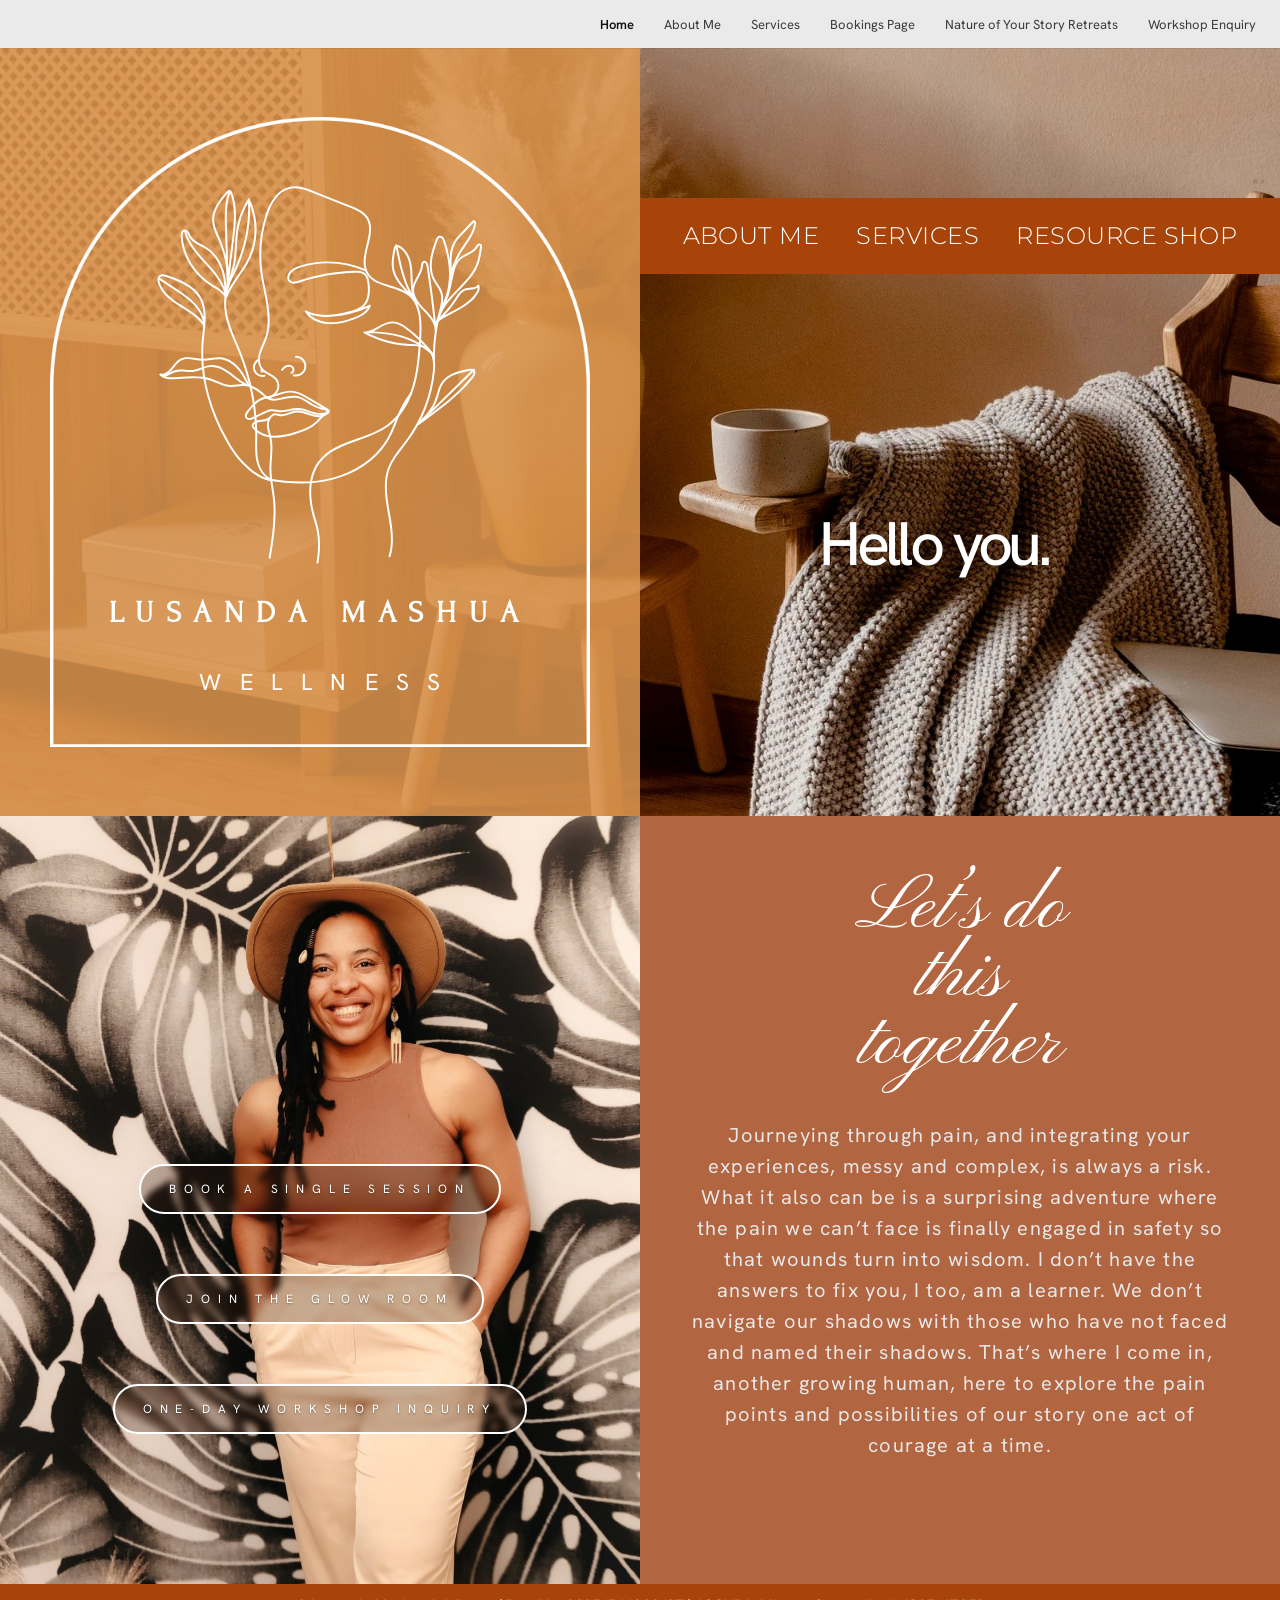
==== index.html @ fe6adc41 "add website" ====
<!doctype html>
<html lang="en">
<head>
  <meta charset="utf-8">
  <meta name="viewport" content="width=device-width, initial-scale=1">
  <title>Lusanda Mashua Wellness | Registered Wellness Counsellor</title>
  <meta name="description" content="Lusanda Mashua Wellness — trauma-informed, person-centred wellness counselling, group workshops and Nature of Your Story retreats.">
  <link rel="icon" href="assets/img/logo-arch.png">
  <link rel="stylesheet" href="assets/css/style.css">
</head>
<body>
  <nav class="site-nav" aria-label="Main">
    <button class="nav-toggle" aria-expanded="false" aria-label="Menu">&#9776;</button>
    <ul>
      <li><a href="index.html" aria-current="page">Home</a></li>
      <li><a href="about-me.html">About Me</a></li>
      <li><a href="services.html">Services</a></li>
      <li><a href="bookings.html">Bookings Page</a></li>
      <li><a href="retreats.html">Nature of Your Story Retreats</a></li>
      <li><a href="workshop-enquiry.html">Workshop Enquiry</a></li>
    </ul>
  </nav>

  <main>
    <section class="home-hero">
      <div class="home-hero__brand">
        <div class="brand-mark">
          <img class="brand-mark__arch" src="assets/img/logo-arch.png" alt="">
          <img class="brand-mark__face" src="assets/img/logo-face.svg" alt="">
          <h1 class="brand-mark__name">Lusanda Mashua</h1>
          <p class="brand-mark__tag">WELLNESS</p>
        </div>
      </div>
      <div class="home-hero__side">
        <nav class="link-bar link-bar--burnt" aria-label="Quick links">
          <a href="about-me.html">About Me</a>
          <a href="services.html">Services</a>
          <a href="services.html">Resource Shop</a>
        </nav>
        <p class="home-hero__hello">Hello you.</p>
      </div>
    </section>

    <section class="home-together">
      <div class="home-together__media">
        <a class="btn-pill btn-outline" href="bookings.html">Book a single session</a>
        <a class="btn-pill btn-outline" href="services.html">Join the Glow Room</a>
        <a class="btn-pill btn-outline" href="workshop-enquiry.html">One-day workshop inquiry</a>
      </div>
      <div class="home-together__copy">
        <h2 class="script-heading">Let’s do<br>this<br>together</h2>
        <p>Journeying through pain, and integrating your experiences, messy and complex, is always a risk. What it also can be is a surprising adventure where the pain we can’t face is finally engaged in safety so that wounds turn into wisdom. I don’t have the answers to fix you, I too, am a learner. We don’t navigate our shadows with those who have not faced and named their shadows. That’s where I come in, another growing human, here to explore the pain points and possibilities of our story one act of courage at a time.</p>
      </div>
    </section>
  </main>

  <footer class="site-footer site-footer--burnt">© Lusanda Mashua Wellness | Reg. No: 2025/541080/07 | ASCHP Wellness Counsellor WC25/17053</footer>
  <script src="assets/js/main.js"></script>
</body>
</html>
---- assets/css/style.css ----
/* ==========================================================
   Lusanda Mashua Wellness — hand-coded rebuild (demo)
   Built by SiBA Productions. Replaces the Canva site.
   ========================================================== */

/* Fonts: free Google Fonts chosen to match the original Canva typefaces
   (Canva's own font files are licensed for Canva use only). */
@import url('https://fonts.googleapis.com/css2?family=Hanken+Grotesk:wght@300;400;500&family=Montserrat:wght@200;300;400&family=Forum&family=Pinyon+Script&family=Mrs+Saint+Delafield&family=Cormorant+Garamond:ital,wght@0,300;0,400;1,300&display=swap');

:root {
  /* Brand palette (taken from the live site) */
  --burnt: #a84309;      /* deep burnt orange */
  --terracotta: #dc9750; /* nav bars, logo panel */
  --clay: #b16540;       /* home section 2 */
  --peach: #ffd398;      /* accents, retreat title */
  --sand: #ede5db;       /* bookings background */
  --mist: #e8e7e7;       /* about background */
  --cocoa: #6e4837;      /* retreats background */
  --night: #1d1d1b;      /* workshop background */
  --ink: #282a29;        /* body text on light */
  --taupe: #8e7b6f;      /* footer text */
  --cream: #faefe0;
  --butter: #f3eac0;
  --white: #ffffff;

  --sans: 'Hanken Grotesk', 'Helvetica Neue', Arial, sans-serif;
  --nav: 'Montserrat', 'Helvetica Neue', Arial, sans-serif;
  --roman: 'Forum', 'Times New Roman', serif;
  --script: 'Pinyon Script', cursive;
  --signature: 'Mrs Saint Delafield', cursive;
  --display: 'Cormorant Garamond', Georgia, serif;

  --site-nav-h: 48px;
  --max: 1366px;
}

*, *::before, *::after { box-sizing: border-box; }
html { scroll-behavior: smooth; }
body {
  margin: 0;
  font-family: var(--sans);
  color: var(--ink);
  background: #fff;
  -webkit-font-smoothing: antialiased;
  line-height: 1.5;
}
img { max-width: 100%; display: block; }
a { color: inherit; }
.visually-hidden { position: absolute; width: 1px; height: 1px; overflow: hidden; clip: rect(0 0 0 0); white-space: nowrap; }

/* ---------- Site navigation (top bar) ---------- */
.site-nav {
  position: sticky; top: 0; z-index: 50;
  height: var(--site-nav-h);
  background: #ebeaea;
  display: flex; align-items: center; justify-content: flex-end;
  padding: 0 24px;
  box-shadow: 0 1px 0 rgba(0,0,0,.06);
}
.site-nav ul { list-style: none; display: flex; gap: 30px; margin: 0; padding: 0; }
.site-nav a {
  font-family: var(--sans); font-size: 13px; text-decoration: none; color: #3b3b3b;
}
.site-nav a[aria-current="page"] { font-weight: 600; color: #111; }
.site-nav a:hover { color: var(--burnt); }
.nav-toggle {
  display: none; background: none; border: 0; padding: 8px; cursor: pointer;
  font-size: 22px; line-height: 1; color: #333;
}

/* ---------- Page-level burnt/terracotta link bar ---------- */
.link-bar {
  display: flex; align-items: center; justify-content: space-around;
  background: var(--terracotta);
  padding: 20px 24px;
}
.link-bar a {
  font-family: var(--nav); font-weight: 300; font-size: 24px; letter-spacing: .02em;
  color: #fff; text-decoration: none; text-transform: uppercase;
}
.link-bar a:hover { text-decoration: underline; text-underline-offset: 6px; }
.link-bar--burnt { background: var(--burnt); }

/* ---------- Footer ---------- */
.site-footer {
  background: #000; color: #cfc6bf;
  text-align: center; font-size: 13px; letter-spacing: -.02em;
  padding: 9px 16px;
}
.site-footer--burnt { background: var(--burnt); color: #fff; font-size: 16px; padding: 10px 16px; }

/* ---------- Buttons ---------- */
.btn-pill {
  display: inline-block; text-decoration: none; text-align: center;
  font-family: var(--sans); text-transform: uppercase;
  border-radius: 999px; transition: background .2s, color .2s;
}
.btn-outline {
  border: 2px solid #fff; color: #fff;
  font-size: 12px; letter-spacing: .65em; padding: 14px 28px; min-width: 320px;
}
.btn-outline {
  background: rgba(60, 30, 15, .28);
  -webkit-backdrop-filter: blur(3px); backdrop-filter: blur(3px);
  text-shadow: 0 1px 2px rgba(0,0,0,.35);
}
.btn-outline:hover { background: rgba(60, 30, 15, .45); }
.btn-peach {
  background: var(--peach); color: #2a1a10;
  font-size: 15px; letter-spacing: .04em; padding: 14px 36px;
}
.btn-peach:hover { background: #ffc576; }

/* ==========================================================
   HOME
   ========================================================== */
.home-hero {
  position: relative; min-height: 768px;
  display: grid; grid-template-columns: 1fr 1fr;
  background: var(--burnt) url('../img/home-hero-bg.jpg') center 40% / cover no-repeat;
}
.home-hero__brand {
  background: rgba(220, 151, 80, .86);
  display: flex; align-items: center; justify-content: center;
  padding: 20px;
}
.brand-mark { position: relative; width: min(548px, 90%); aspect-ratio: 685 / 800; }
.brand-mark__arch { position: absolute; inset: 0; width: 100%; height: 100%; }
.brand-mark__face {
  position: absolute; left: 18%; top: 10%; width: 62%;
}
.brand-mark__name {
  position: absolute; left: 0; right: 0; top: 75%;
  font-family: var(--roman); font-size: clamp(18px, 2.4vw, 33px);
  letter-spacing: .43em; color: #fff; text-align: center; text-transform: uppercase;
  margin: 0;
}
.brand-mark__tag {
  position: absolute; left: 0; right: 0; top: 87%;
  font-family: var(--sans); font-size: clamp(14px, 1.8vw, 24.6px);
  letter-spacing: .8em; color: #fff; text-align: center; margin: 0; padding-left: .8em;
}
.home-hero__side { position: relative; display: flex; flex-direction: column; }
.home-hero__side .link-bar { margin-top: 150px; background: var(--burnt); }
.home-hero__hello {
  font-family: var(--sans); font-weight: 500; color: #fff;
  font-size: clamp(42px, 4.8vw, 65px); letter-spacing: -.075em;
  margin: auto 0 auto 28%; line-height: 1;
}

.home-together {
  display: grid; grid-template-columns: 1fr 1fr; min-height: 768px;
  background: var(--clay);
}
.home-together__media {
  position: relative; overflow: hidden;
  background: url('../img/home-portrait.jpg') center 25% / cover no-repeat;
  display: flex; flex-direction: column; align-items: center; justify-content: flex-end;
  gap: 60px; padding-bottom: 150px;
}
.home-together__copy { display: flex; flex-direction: column; align-items: center; padding: 60px 48px; text-align: center; }
.script-heading {
  font-family: var(--script); color: #fff; font-weight: 400;
  font-size: clamp(54px, 5.9vw, 80px); line-height: .9; margin: 0 0 40px;
}
.home-together__copy p {
  max-width: 656px; color: var(--mist); font-size: 20px; letter-spacing: .06em; line-height: 1.55; margin: 0;
}

/* ==========================================================
   ABOUT
   ========================================================== */
.about {
  position: relative; overflow: hidden; background: var(--mist); min-height: 960px;
}
.about__photo {
  position: absolute; left: -183px; top: -44px; width: 863px; height: auto; max-width: none;
  -webkit-mask-image: linear-gradient(90deg, #000 30%, transparent 85%);
          mask-image: linear-gradient(90deg, #000 30%, transparent 85%);
}
.about__inner { position: relative; display: grid; grid-template-columns: 1fr minmax(0, 890px); gap: 0 32px; padding: 48px 34px 60px 0; }
.about__inner .link-bar { grid-column: 2; margin-right: -34px; }
.about__intro { grid-column: 2; display: grid; grid-template-columns: 300px 1fr; align-items: start; margin-top: 30px; }
.signature { font-family: var(--signature); font-size: 92px; line-height: 1; margin: 0; color: #000; font-weight: 400; transform: rotate(-4deg); }
.about__body { grid-column: 2; }
.about p { font-size: 19px; letter-spacing: -.05em; line-height: 31px; text-align: justify; margin: 0 0 31px; color: #000; }
.about__intro p { margin-top: 18px; }

/* ==========================================================
   SERVICES
   ========================================================== */
.services {
  position: relative; overflow: hidden;
  background: linear-gradient(160deg, #cfcbbc 0%, #e3ded2 40%, #f1eee7 70%, #e6e1d5 100%);
  padding-bottom: 80px;
}
.services__top { display: grid; grid-template-columns: 1fr 1fr; gap: 40px; }
.services__intro { padding: 40px 0 0 84px; position: relative; }
.services__title {
  font-family: var(--sans); font-weight: 400; color: var(--ink);
  font-size: clamp(52px, 5.9vw, 80px); letter-spacing: -.075em; line-height: .95; margin: 0;
  position: relative; z-index: 1;
}
.services__flourish { position: absolute; left: 43px; top: 112px; width: 353px; z-index: 0; }
.services__lede { margin: 50px 0 0 73px; font-size: 24px; letter-spacing: -.05em; line-height: 1.2; max-width: 440px; color: var(--ink); }
.services__heading { font-family: var(--sans); font-weight: 400; font-size: clamp(52px, 5.9vw, 80px); letter-spacing: -.075em; margin: 60px 0 0 69px; color: var(--ink); line-height: 1; }
.services__aside { position: relative; padding-top: 40px; padding-right: 46px; }
.services__aside .link-bar { position: relative; z-index: 2; margin-right: -46px; border-radius: 0; }
.services__portrait {
  width: 100%; max-width: 576px; height: 460px; object-fit: cover; object-position: center 58%;
  border-radius: 0 0 48px 48px; margin-top: -8px;
}
.service-grid {
  display: grid; grid-template-columns: repeat(2, minmax(0, 496px)); justify-content: center;
  gap: 60px 104px; margin-top: 50px; padding: 0 24px;
}
.service-card { text-decoration: none; color: var(--ink); display: block; text-align: center; }
.service-card img { width: 100%; aspect-ratio: 3 / 2; object-fit: cover; border: 2px solid #111; border-radius: 4px; transition: transform .25s; }
.service-card:hover img { transform: translateY(-4px); }
.service-card h3 { font-family: var(--sans); font-weight: 400; font-size: 26px; letter-spacing: -.075em; margin: 14px 0 0; }
.service-card p { font-size: 20px; letter-spacing: -.05em; margin: 2px 0 0; }
.services__enquire { text-align: center; margin-top: 50px; }
.services__enquire a { font-size: 24px; color: #100f0d; }

/* ==========================================================
   BOOKINGS
   ========================================================== */
.bookings { background: var(--sand); position: relative; overflow: hidden; }
.bookings__top { display: grid; grid-template-columns: 571px 1fr; gap: 0 28px; padding: 56px 0 0 20px; }
.bookings__photo { width: 100%; aspect-ratio: 571 / 380; object-fit: cover; border-radius: 48px 48px 48px 0; }
.bookings__book { margin: 36px 0 0 60px; }
.bookings__copy .link-bar { margin-bottom: 30px; }
.bookings__copy { padding-right: 0; }
.bookings__copy h1 {
  font-family: var(--display); font-weight: 300; font-size: 36px; letter-spacing: .01em; margin: 0 40px 6px 0; color: #111;
}
.bookings__copy p { font-size: 15px; line-height: 1.45; margin: 0 40px 18px 0; color: #111; }
.whats { display: flex; align-items: flex-end; gap: 40px; padding: 30px 0 0 40px; }
.whats .signature { font-size: 110px; }
.whats__line { flex: 1; border-bottom: 1.5px solid #444; padding-bottom: 14px; font-family: var(--nav); font-weight: 300; font-size: 30px; letter-spacing: .12em; color: #111; }
.whats-list { max-width: 900px; margin: 30px 0 0 60px; padding: 0 0 0 20px; font-size: 16px; line-height: 1.45; color: #111; }
.whats-list li { margin-bottom: 16px; }

.pricing { margin: 50px auto 0; max-width: 820px; padding: 0 20px; text-align: center; }
.pricing table { width: 100%; border-collapse: collapse; background: rgba(255,255,255,.55); font-size: 17px; }
.pricing th { background: var(--terracotta); color: #fff; font-family: var(--nav); font-weight: 400; text-transform: uppercase; letter-spacing: .08em; font-size: 14px; padding: 14px 10px; }
.pricing td { padding: 14px 10px; border-bottom: 1px solid #d9cbbb; }
.pricing tr:last-child td { border-bottom: 0; }
.pricing .btn-pill { margin-top: 28px; }

.quote-panel { position: relative; margin-top: 80px; min-height: 727px; }
.quote-panel__img { width: 80%; height: 727px; object-fit: cover; }
.quote-panel__card {
  position: absolute; right: 0; top: 50%; transform: translateY(-50%);
  width: min(560px, 46%); background: var(--sand); padding: 70px 56px 56px; text-align: center;
}
.quote-panel__card p { font-family: var(--display); font-style: italic; font-size: 22px; line-height: 1.45; color: #2a1a10; margin: 0 0 18px; }
.quote-panel__fee { font-family: var(--nav) !important; font-style: normal !important; font-size: 15px !important; letter-spacing: .12em; margin-top: 28px !important; }
.quote-mark { position: absolute; width: 146px; opacity: .9; }
.quote-mark--open { left: -40px; top: -60px; transform: rotate(180deg); }
.quote-mark--close { right: 24px; bottom: -50px; }

/* ==========================================================
   RETREATS
   ========================================================== */
.retreats { background: var(--cocoa); position: relative; overflow: hidden; color: #fff; }
.retreats__hero { position: relative; height: 640px; background: url('../img/retreats-hero.jpg') 60% 30% / cover no-repeat; }
.retreats__titleblock {
  position: absolute; left: 0; top: 0; width: 48%; height: 554px; background: rgba(0,0,0,.55);
  display: flex; align-items: center; justify-content: center; padding-left: 40px;
}
.retreat-title { position: relative; color: var(--peach); text-align: center; margin: 0; font-weight: 300; }
.retreat-title__big { display: block; font-family: var(--display); font-weight: 300; font-size: clamp(90px, 12.7vw, 173px); line-height: .8; letter-spacing: -.01em; }
.retreat-title__small { display: block; font-family: var(--nav); font-weight: 300; font-size: clamp(22px, 2.6vw, 34px); letter-spacing: .5em; margin: 10px 0 14px; padding-left: .5em; }
.retreat-title sup { font-family: var(--sans); font-size: 20px; color: #fff; margin-left: 6px; vertical-align: 2.2em; }
.retreat-logo { position: absolute; left: -150px; top: 20px; width: 171px; }
.retreats__hero .link-bar { position: absolute; right: 0; top: 44px; width: 52%; padding: 34px 24px; }
.retreats__mid { display: grid; grid-template-columns: 1fr 1fr; min-height: 560px; }
.retreats__group { background: url('../img/retreats-group.jpg') 30% center / cover no-repeat; }
.retreats__words { display: flex; align-items: center; justify-content: center; padding: 40px; text-align: center; }
.retreats__words p { font-family: var(--sans); font-size: 28.6px; letter-spacing: .36em; line-height: 1.12; margin: 0; }
.retreats__low { display: grid; grid-template-columns: 1fr 1fr; min-height: 477px; }
.retreats__contact { display: flex; align-items: flex-end; padding: 0 0 40px 6px; position: relative; }
.retreats__contact-card { background: #fff; width: 367px; max-width: 100%; height: 202px; display: flex; align-items: center; justify-content: center; }
.retreats__contact-card a { display: block; width: 267px; }
.leaf { position: absolute; width: 110px; opacity: .9; }
.leaf--1 { left: 40%; bottom: 60px; transform: rotate(-12deg); }
.leaf--2 { left: 54%; bottom: 120px; transform: scaleX(-1) rotate(-8deg); }
.retreats__launch { position: relative; background: url('../img/retreats-launching.jpg') center / cover no-repeat; display: flex; align-items: center; justify-content: center; }
.retreats__launch::before { content: ''; position: absolute; inset: 0; background: rgba(0,0,0,.35); }
.retreats__launch p { position: relative; font-family: var(--sans); font-size: 42px; letter-spacing: .8em; line-height: 1.38; text-align: center; margin: 0; padding-left: .8em; }

/* ==========================================================
   WORKSHOP ENQUIRY
   ========================================================== */
.workshop {
  position: relative; color: var(--butter); overflow: hidden;
  background: var(--night) url('../img/workshop-bg.jpg') 38% 30% / cover no-repeat;
  padding: 0 0 60px;
}
.workshop::before { content: ''; position: absolute; inset: 0; background: rgba(29,29,27,.55); }
.workshop > * { position: relative; }
.workshop .link-bar { margin-left: auto; width: 52%; margin-top: 63px; padding: 34px 24px; }
.workshop__inner { padding: 0 37px 0 51px; }
.workshop h1 {
  font-family: var(--sans); font-weight: 400; color: var(--cream);
  font-size: clamp(40px, 5.2vw, 70.6px); line-height: 1.12; margin: 26px 0 0; word-spacing: .55em;
  border-bottom: 2px solid var(--cream); padding-bottom: 14px; max-width: 1100px;
}
.workshop__copy p { font-size: 26px; line-height: 1.3; margin: 0; max-width: 1278px; }
.workshop__copy p + p { margin-top: 0; }
.workshop__copy { margin-top: 18px; }
.workshop__start { display: grid; grid-template-columns: 430px 1fr; align-items: end; gap: 0 80px; margin-top: 40px; }
.workshop__team { width: 430px; aspect-ratio: 1; object-fit: cover; border-radius: 50%; margin-left: -72px; }
.workshop__steps { border-top: 1px solid rgba(255,255,255,.6); padding-top: 28px; color: #fff; font-size: 27.5px; line-height: 1.38; }
.workshop__steps p { margin: 0; }
.workshop__steps a { color: #fff; text-decoration-thickness: 1px; text-underline-offset: 4px; }

/* ==========================================================
   RESPONSIVE
   ========================================================== */
@media (max-width: 1100px) {
  .site-nav ul { gap: 18px; }
  .link-bar a { font-size: 19px; }
  .about__inner { grid-template-columns: 1fr minmax(0, 720px); }
  .bookings__top { grid-template-columns: 420px 1fr; }
  .service-grid { gap: 48px 40px; }
}

@media (max-width: 860px) {
  .nav-toggle { display: block; }
  .site-nav ul {
    display: none; position: absolute; top: var(--site-nav-h); left: 0; right: 0;
    flex-direction: column; gap: 0; background: #ebeaea; padding: 8px 0; box-shadow: 0 8px 16px rgba(0,0,0,.08);
  }
  .site-nav.is-open ul { display: flex; }
  .site-nav li a { display: block; padding: 12px 24px; font-size: 15px; }

  .link-bar { padding: 16px; }
  .link-bar a { font-size: 16px; }

  .home-hero, .home-together { grid-template-columns: 1fr; }
  .home-hero__brand { min-height: 560px; }
  .home-hero__side { min-height: 420px; }
  .home-hero__side .link-bar { margin-top: 40px; }
  .home-hero__hello { margin: auto; padding: 40px 0; }
  .home-together__media { min-height: 640px; padding-bottom: 60px; gap: 24px; }
  .btn-outline { min-width: 0; width: calc(100% - 48px); letter-spacing: .35em; }
  .home-together__copy p { font-size: 17px; }

  .about__photo { position: relative; left: 0; top: 0; width: 100%; max-height: 520px; object-fit: cover; object-position: center 20%; -webkit-mask-image: linear-gradient(180deg, #000 60%, transparent); mask-image: linear-gradient(180deg, #000 60%, transparent); }
  .about__inner { display: block; padding: 0 16px 40px; }
  .about__inner .link-bar { margin: -60px -16px 0; position: relative; }
  .about__intro { grid-template-columns: 1fr; }
  .signature { font-size: 72px; }
  .about p { font-size: 17px; line-height: 1.6; letter-spacing: -.02em; text-align: left; }

  .services__top { grid-template-columns: 1fr; }
  .services__intro { padding: 32px 16px 0; }
  .services__flourish { left: 0; top: 96px; width: 280px; }
  .services__lede { margin: 32px 0 0; font-size: 20px; }
  .services__heading { margin: 40px 0 0; }
  .services__aside { padding: 0; }
  .services__aside .link-bar { margin-right: 0; }
  .services__portrait { max-width: none; border-radius: 0; height: 360px; }
  .service-grid { grid-template-columns: 1fr; gap: 40px; }

  .bookings__top { grid-template-columns: 1fr; padding: 0; }
  .bookings__photo { border-radius: 0; order: 2; }
  .bookings__book { margin: 24px 16px; }
  .bookings__copy { order: 1; padding: 0 0 24px; }
  .bookings__copy .link-bar { margin: 0 0 24px; }
  .bookings__copy h1, .bookings__copy p { margin-left: 16px; margin-right: 16px; }
  .whats { padding: 20px 16px 0; gap: 4px 16px; flex-wrap: wrap; }
  .whats__line { flex-basis: 100%; }
  .whats .signature { font-size: 72px; }
  .whats__line { font-size: 18px; }
  .whats-list { margin: 24px 16px 0; }
  .quote-panel { min-height: 0; margin-top: 60px; }
  .quote-panel__img { width: 100%; height: 320px; }
  .quote-panel__card { position: relative; transform: none; width: auto; margin: -60px 16px 40px; padding: 56px 24px 40px; }
  .quote-mark { width: 90px; }
  .quote-mark--open { left: -10px; top: -40px; }
  .quote-mark--close { right: 10px; bottom: -30px; }

  .retreats__hero { height: auto; min-height: 640px; display: flex; flex-direction: column; }
  .retreats__titleblock { position: relative; width: 100%; height: auto; min-height: 420px; padding: 40px 16px; }
  .retreat-logo { left: 50%; top: -10px; width: 100px; transform: translateX(-160%); }
  .retreats__hero .link-bar { position: relative; top: 0; width: 100%; order: -1; padding: 16px; }
  .retreats__mid, .retreats__low { grid-template-columns: 1fr; }
  .retreats__group { min-height: 360px; }
  .retreats__words p { font-size: 20px; letter-spacing: .22em; }
  .retreats__launch { min-height: 360px; order: -1; }
  .retreats__launch p { font-size: 28px; }
  .retreats__contact { justify-content: center; padding: 40px 16px; min-height: 280px; }
  .leaf { width: 70px; }
  .leaf--1 { left: 6%; bottom: 20px; }
  .leaf--2 { left: auto; right: 6%; bottom: 40px; }

  .workshop .link-bar { width: 100%; margin-top: 0; padding: 16px; }
  .workshop__inner { padding: 0 16px; }
  .workshop h1 { word-spacing: normal; }
  .workshop__copy p { font-size: 18px; }
  .workshop__copy p + p { margin-top: 14px; }
  .workshop__start { grid-template-columns: 1fr; gap: 28px; }
  .workshop__team { width: 240px; margin: 0 auto; }
  .workshop__steps { font-size: 19px; }
}
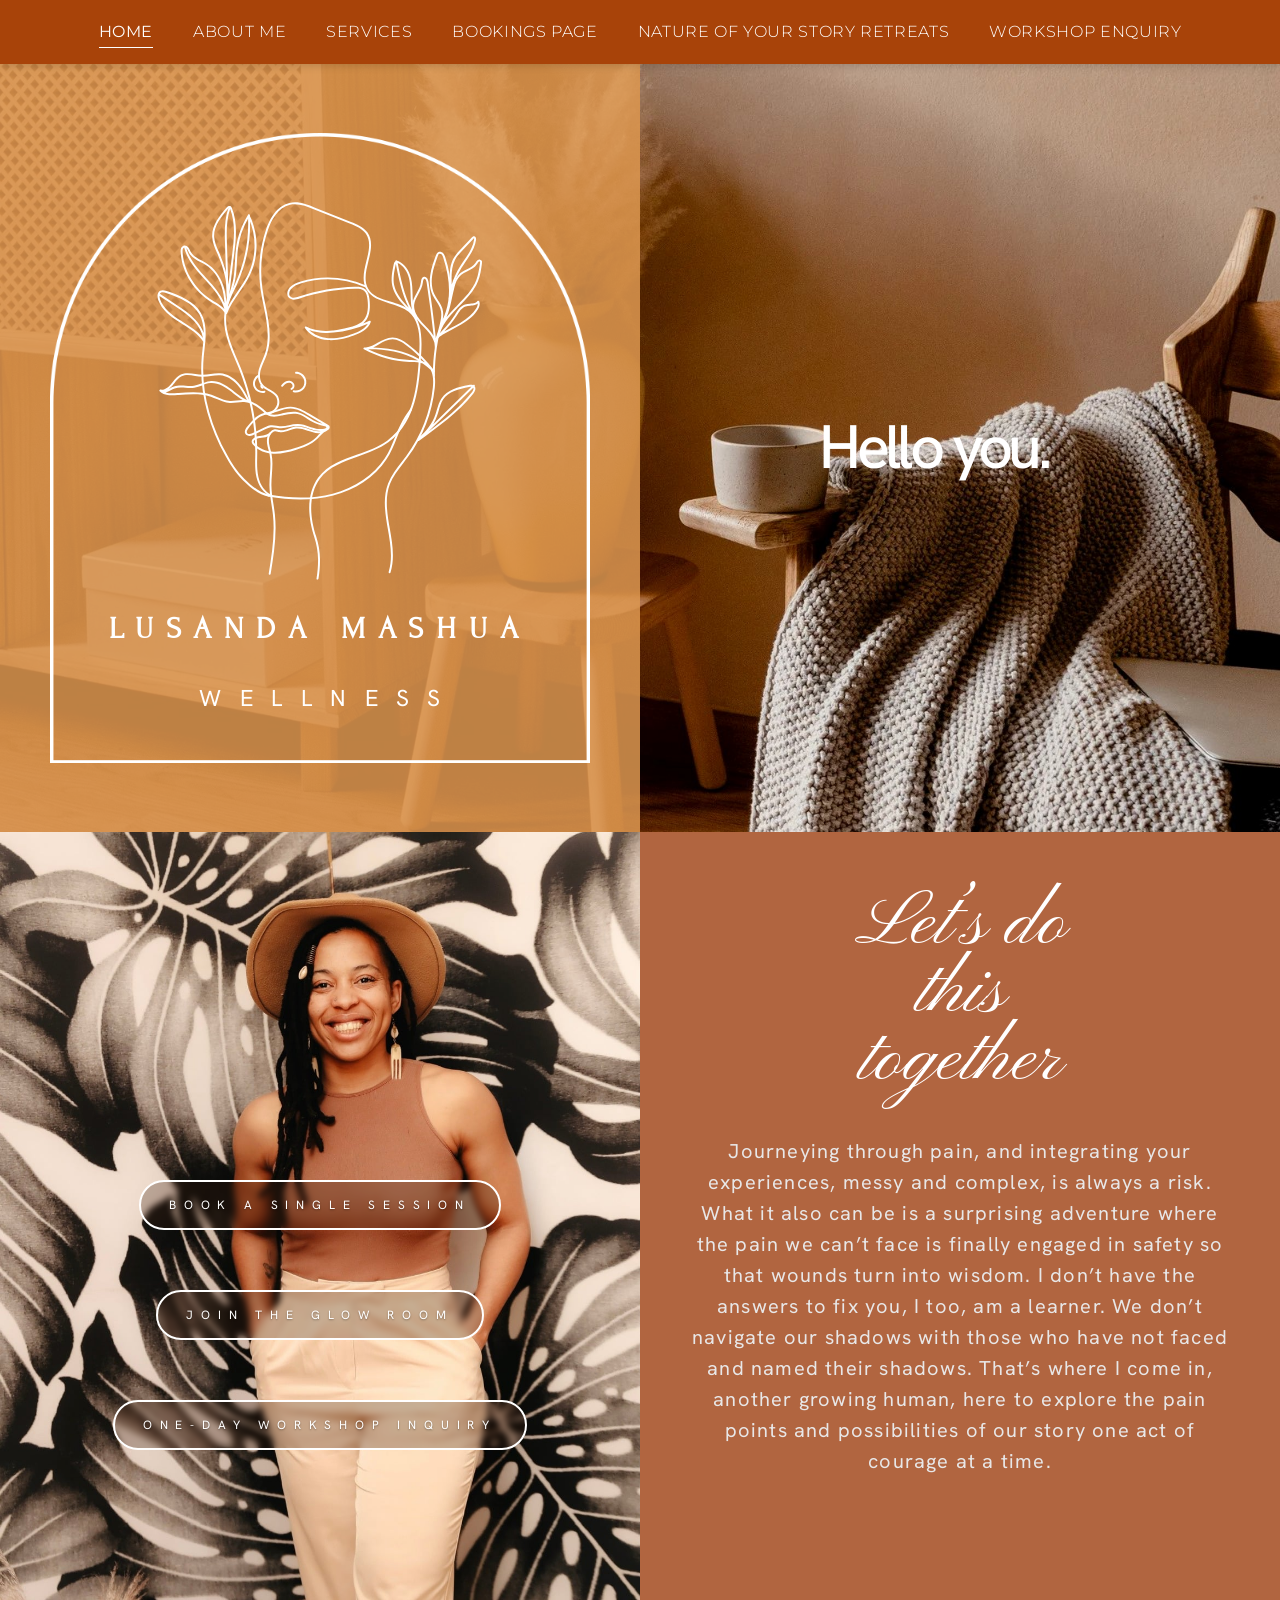
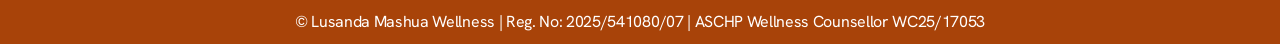
==== commit daf82f61: "Remove duplicate brown menu from homepage" ====
--- a/index.html
+++ b/index.html
@@ -32,11 +32,6 @@
         </div>
       </div>
       <div class="home-hero__side">
-        <nav class="link-bar link-bar--burnt" aria-label="Quick links">
-          <a href="about-me.html">About Me</a>
-          <a href="services.html">Services</a>
-          <a href="services.html">Resource Shop</a>
-        </nav>
         <p class="home-hero__hello">Hello you.</p>
       </div>
     </section>
--- a/assets/css/style.css
+++ b/assets/css/style.css
@@ -8,6 +8,7 @@
 @import url('https://fonts.googleapis.com/css2?family=Hanken+Grotesk:wght@300;400;500&family=Montserrat:wght@200;300;400&family=Forum&family=Pinyon+Script&family=Mrs+Saint+Delafield&family=Cormorant+Garamond:ital,wght@0,300;0,400;1,300&display=swap');
 
 :root {
+  --site-nav-h: 64px;
   /* Brand palette (taken from the live site) */
   --burnt: #a84309;      /* deep burnt orange */
   --terracotta: #dc9750; /* nav bars, logo panel */
@@ -30,7 +31,7 @@
   --signature: 'Mrs Saint Delafield', cursive;
   --display: 'Cormorant Garamond', Georgia, serif;
 
-  --site-nav-h: 48px;
+
   --max: 1366px;
 }
 
@@ -52,20 +53,22 @@
 .site-nav {
   position: sticky; top: 0; z-index: 50;
   height: var(--site-nav-h);
-  background: #ebeaea;
-  display: flex; align-items: center; justify-content: flex-end;
+  background: var(--burnt);
+  display: flex; align-items: center; justify-content: center;
   padding: 0 24px;
-  box-shadow: 0 1px 0 rgba(0,0,0,.06);
-}
-.site-nav ul { list-style: none; display: flex; gap: 30px; margin: 0; padding: 0; }
+  box-shadow: 0 2px 8px rgba(0,0,0,.15);
+}
+.site-nav ul { list-style: none; display: flex; gap: 40px; margin: 0; padding: 0; }
 .site-nav a {
-  font-family: var(--sans); font-size: 13px; text-decoration: none; color: #3b3b3b;
-}
-.site-nav a[aria-current="page"] { font-weight: 600; color: #111; }
-.site-nav a:hover { color: var(--burnt); }
+  font-family: var(--nav); font-weight: 300; font-size: 16px; letter-spacing: .04em;
+  text-transform: uppercase; text-decoration: none; color: #fff;
+  padding: 6px 0; border-bottom: 1px solid transparent;
+}
+.site-nav a[aria-current="page"] { font-weight: 400; border-bottom-color: #fff; }
+.site-nav a:hover { border-bottom-color: rgba(255,255,255,.7); }
 .nav-toggle {
   display: none; background: none; border: 0; padding: 8px; cursor: pointer;
-  font-size: 22px; line-height: 1; color: #333;
+  font-size: 24px; line-height: 1; color: #fff;
 }
 
 /* ---------- Page-level burnt/terracotta link bar ---------- */
@@ -320,7 +323,8 @@
    RESPONSIVE
    ========================================================== */
 @media (max-width: 1100px) {
-  .site-nav ul { gap: 18px; }
+  .site-nav ul { gap: 22px; }
+  .site-nav a { font-size: 13px; }
   .link-bar a { font-size: 19px; }
   .about__inner { grid-template-columns: 1fr minmax(0, 720px); }
   .bookings__top { grid-template-columns: 420px 1fr; }
@@ -331,10 +335,11 @@
   .nav-toggle { display: block; }
   .site-nav ul {
     display: none; position: absolute; top: var(--site-nav-h); left: 0; right: 0;
-    flex-direction: column; gap: 0; background: #ebeaea; padding: 8px 0; box-shadow: 0 8px 16px rgba(0,0,0,.08);
+    flex-direction: column; gap: 0; background: var(--burnt); padding: 8px 0; box-shadow: 0 8px 16px rgba(0,0,0,.08);
   }
   .site-nav.is-open ul { display: flex; }
-  .site-nav li a { display: block; padding: 12px 24px; font-size: 15px; }
+  .site-nav li a { display: block; padding: 14px 24px; font-size: 15px; border-bottom: 0; }
+  .site-nav { justify-content: flex-end; }
 
   .link-bar { padding: 16px; }
   .link-bar a { font-size: 16px; }
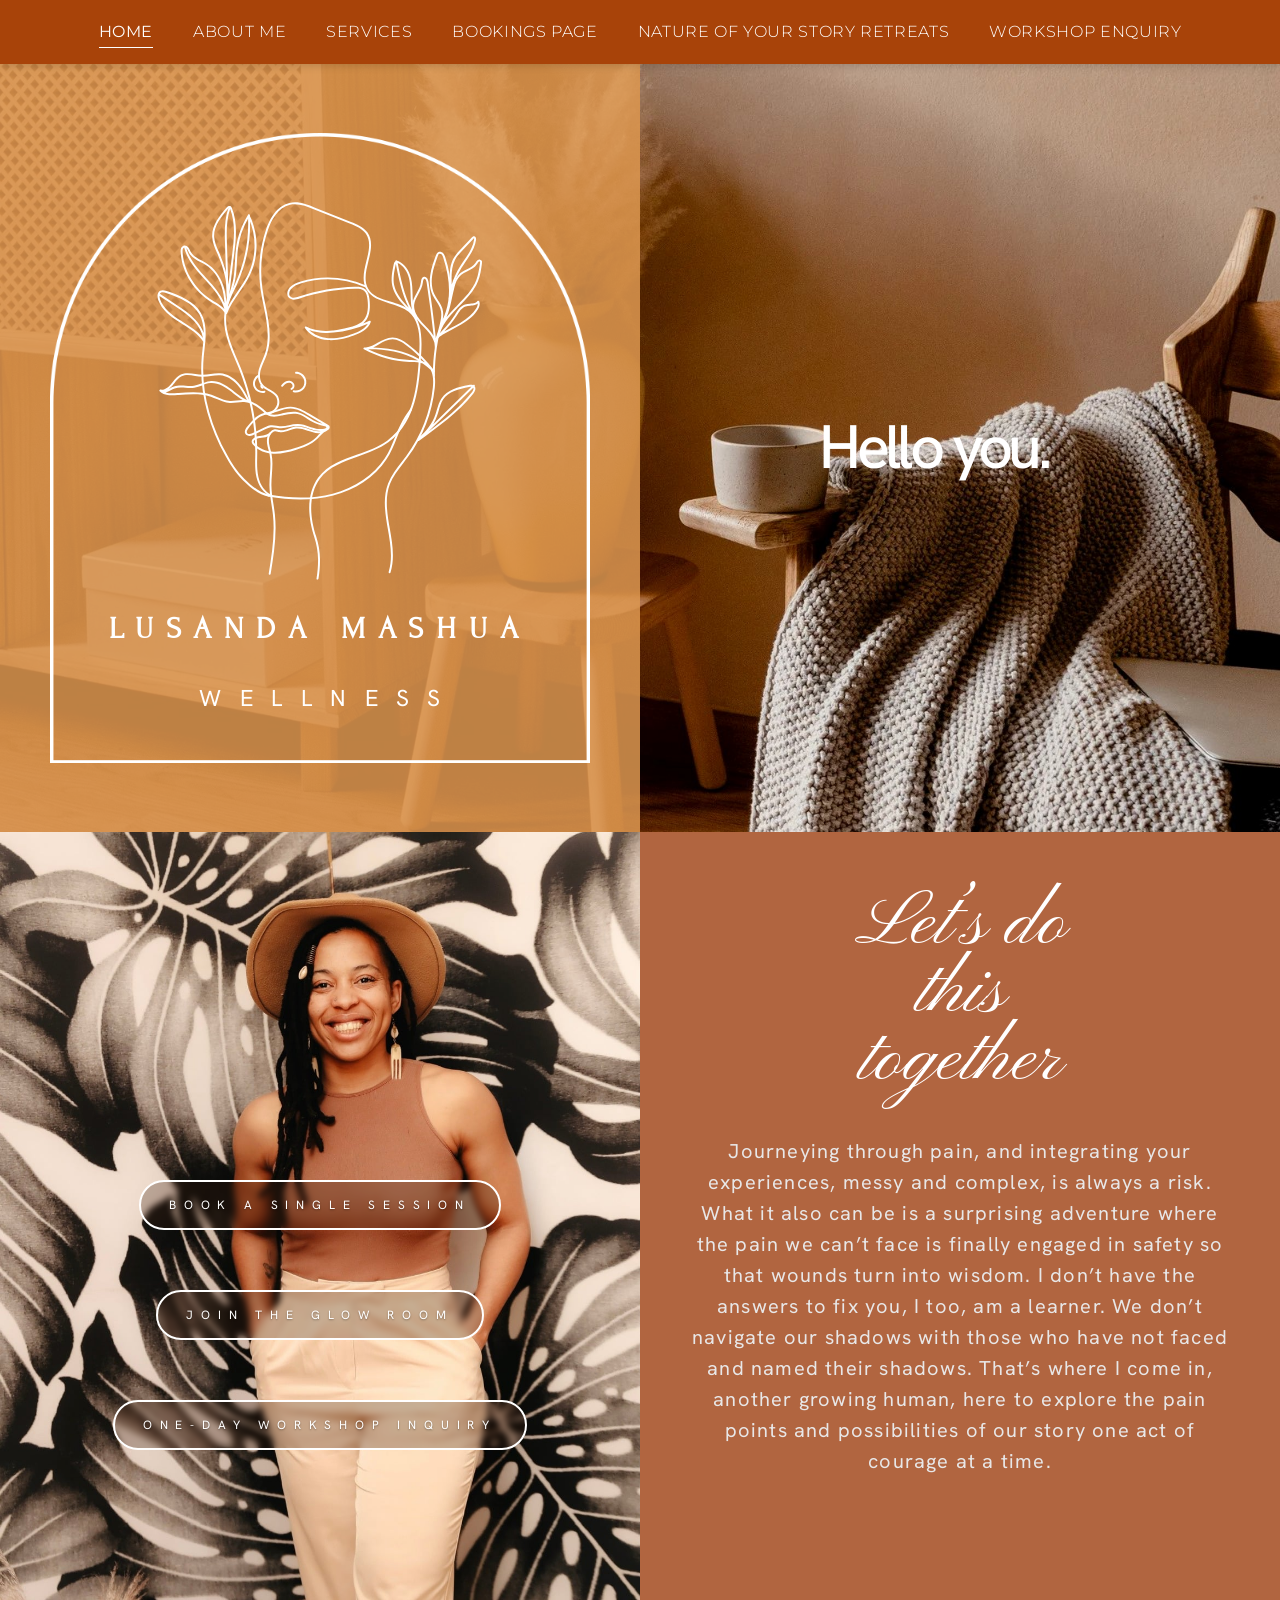
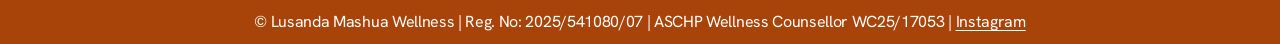
==== commit 2e9f2300: "Add Instagram link to footer" ====
--- a/index.html
+++ b/index.html
@@ -49,7 +49,7 @@
     </section>
   </main>
 
-  <footer class="site-footer site-footer--burnt">© Lusanda Mashua Wellness | Reg. No: 2025/541080/07 | ASCHP Wellness Counsellor WC25/17053</footer>
+  <footer class="site-footer site-footer--burnt">© Lusanda Mashua Wellness | Reg. No: 2025/541080/07 | ASCHP Wellness Counsellor WC25/17053 | <a href="https://www.instagram.com/lusandamashua/" target="_blank" rel="noopener">Instagram</a></footer>
   <script src="assets/js/main.js"></script>
 </body>
 </html>
--- a/assets/css/style.css
+++ b/assets/css/style.css
@@ -91,6 +91,8 @@
   padding: 9px 16px;
 }
 .site-footer--burnt { background: var(--burnt); color: #fff; font-size: 16px; padding: 10px 16px; }
+.site-footer a { color: inherit; text-underline-offset: 3px; }
+.site-footer a:hover { color: #fff; }
 
 /* ---------- Buttons ---------- */
 .btn-pill {
@@ -211,7 +213,7 @@
 .services__aside .link-bar { position: relative; z-index: 2; margin-right: -46px; border-radius: 0; }
 .services__portrait {
   width: 100%; max-width: 576px; height: 460px; object-fit: cover; object-position: center 58%;
-  border-radius: 0 0 48px 48px; margin-top: -8px;
+  border-radius: 48px;
 }
 .service-grid {
   display: grid; grid-template-columns: repeat(2, minmax(0, 496px)); justify-content: center;
@@ -304,7 +306,7 @@
 .workshop::before { content: ''; position: absolute; inset: 0; background: rgba(29,29,27,.55); }
 .workshop > * { position: relative; }
 .workshop .link-bar { margin-left: auto; width: 52%; margin-top: 63px; padding: 34px 24px; }
-.workshop__inner { padding: 0 37px 0 51px; }
+.workshop__inner { padding: 70px 37px 0 51px; }
 .workshop h1 {
   font-family: var(--sans); font-weight: 400; color: var(--cream);
   font-size: clamp(40px, 5.2vw, 70.6px); line-height: 1.12; margin: 26px 0 0; word-spacing: .55em;
@@ -355,7 +357,6 @@
 
   .about__photo { position: relative; left: 0; top: 0; width: 100%; max-height: 520px; object-fit: cover; object-position: center 20%; -webkit-mask-image: linear-gradient(180deg, #000 60%, transparent); mask-image: linear-gradient(180deg, #000 60%, transparent); }
   .about__inner { display: block; padding: 0 16px 40px; }
-  .about__inner .link-bar { margin: -60px -16px 0; position: relative; }
   .about__intro { grid-template-columns: 1fr; }
   .signature { font-size: 72px; }
   .about p { font-size: 17px; line-height: 1.6; letter-spacing: -.02em; text-align: left; }
@@ -367,7 +368,7 @@
   .services__heading { margin: 40px 0 0; }
   .services__aside { padding: 0; }
   .services__aside .link-bar { margin-right: 0; }
-  .services__portrait { max-width: none; border-radius: 0; height: 360px; }
+  .services__portrait { max-width: none; border-radius: 0; height: 360px; margin-top: 32px; }
   .service-grid { grid-template-columns: 1fr; gap: 40px; }
 
   .bookings__top { grid-template-columns: 1fr; padding: 0; }
@@ -403,7 +404,7 @@
   .leaf--2 { left: auto; right: 6%; bottom: 40px; }
 
   .workshop .link-bar { width: 100%; margin-top: 0; padding: 16px; }
-  .workshop__inner { padding: 0 16px; }
+  .workshop__inner { padding: 40px 16px 0; }
   .workshop h1 { word-spacing: normal; }
   .workshop__copy p { font-size: 18px; }
   .workshop__copy p + p { margin-top: 14px; }
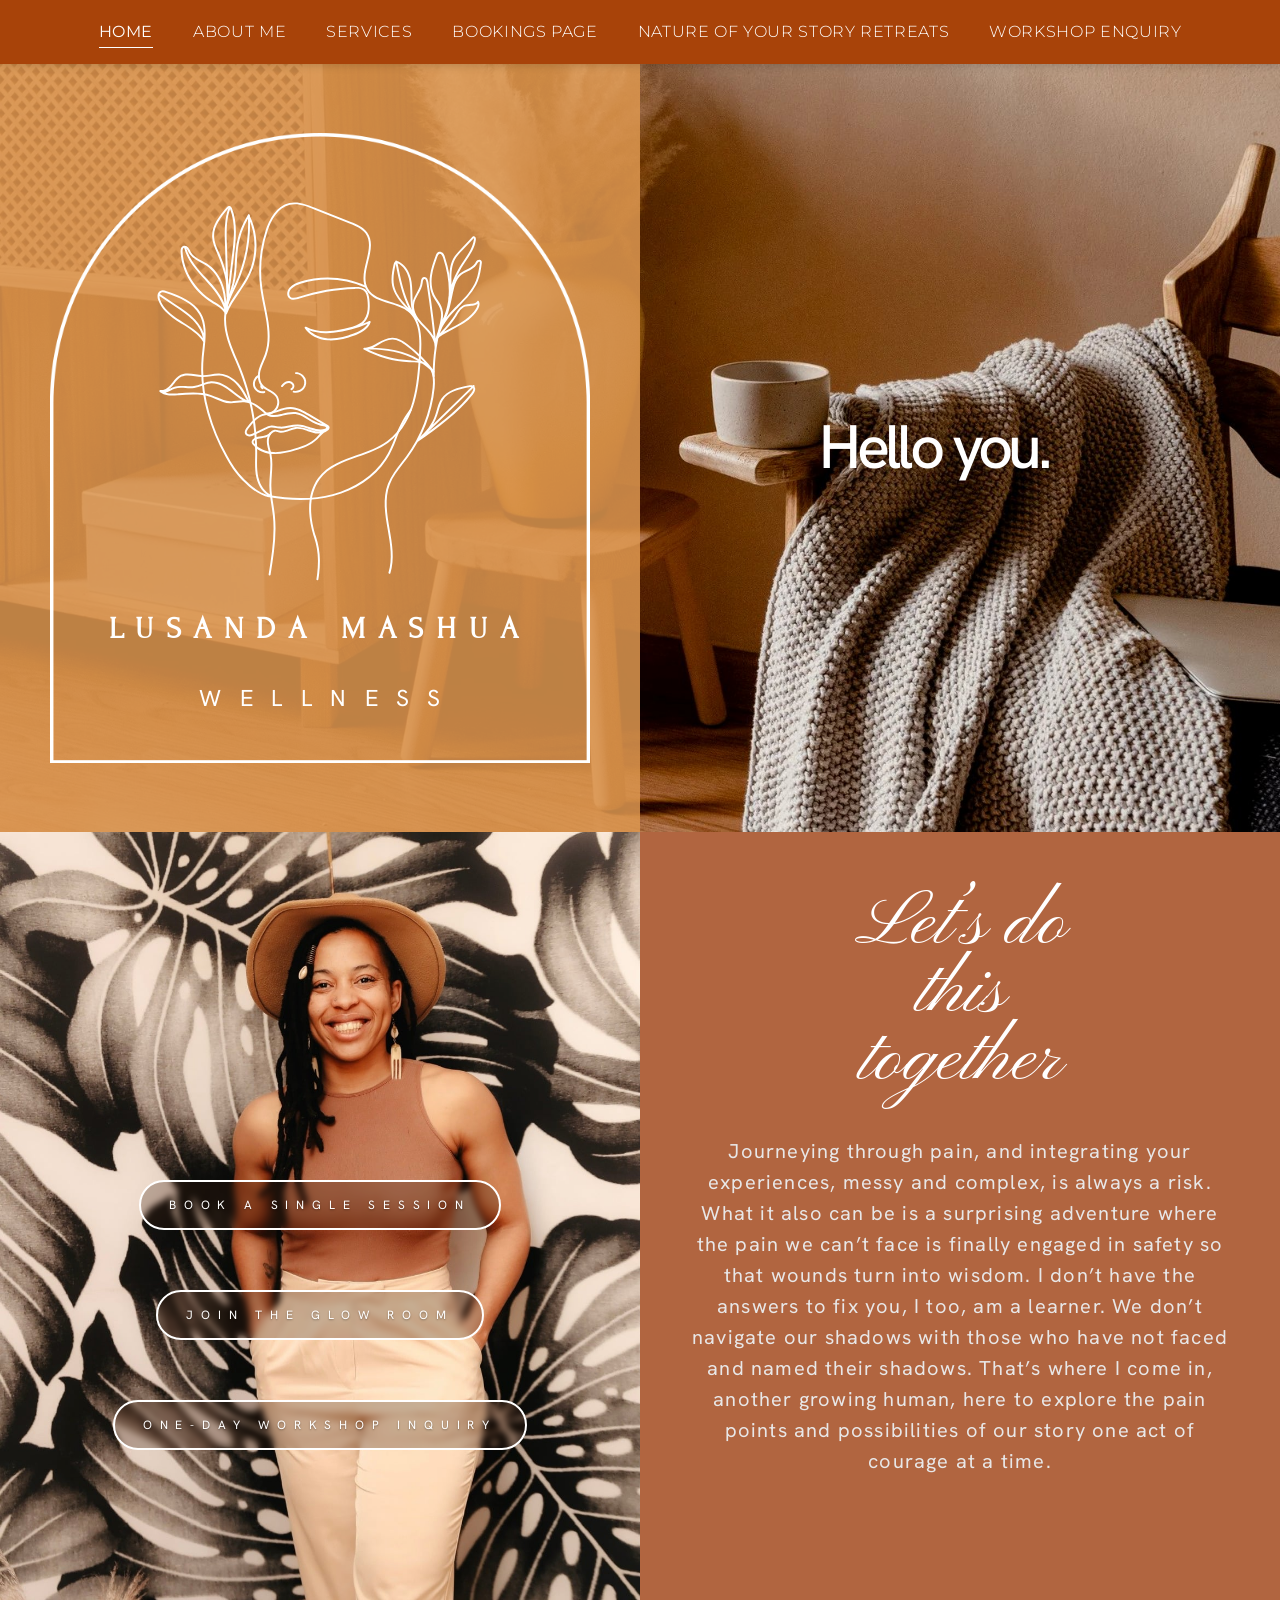
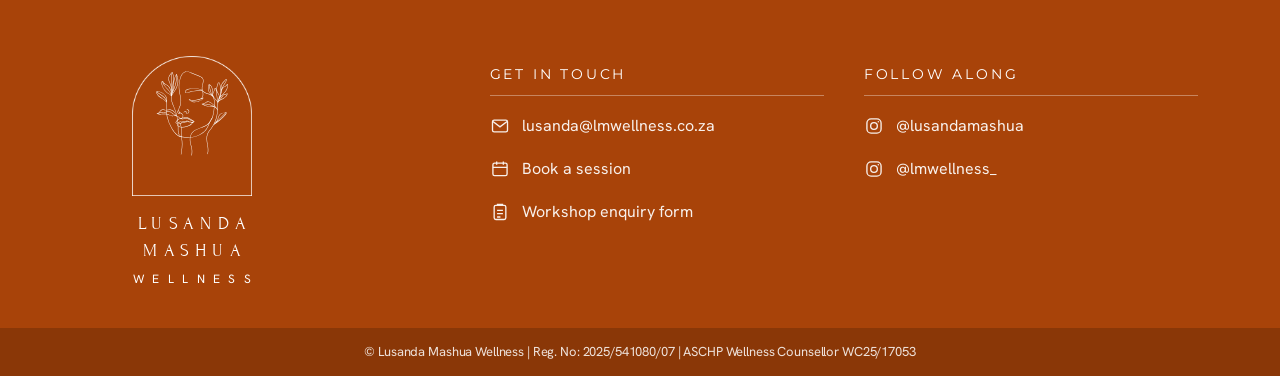
==== commit 3bc0c983: "Add full footer with logo, contact and socials" ====
--- a/index.html
+++ b/index.html
@@ -49,7 +49,31 @@
     </section>
   </main>
 
-  <footer class="site-footer site-footer--burnt">© Lusanda Mashua Wellness | Reg. No: 2025/541080/07 | ASCHP Wellness Counsellor WC25/17053 | <a href="https://www.instagram.com/lusandamashua/" target="_blank" rel="noopener">Instagram</a></footer>
+  <footer class="site-footer">
+    <div class="site-footer__inner">
+      <a class="footer-brand" href="index.html" aria-label="Lusanda Mashua Wellness home">
+        <span class="footer-brand__mark"><img class="footer-brand__arch" src="assets/img/logo-arch.png" alt=""><img class="footer-brand__face" src="assets/img/logo-face.svg" alt=""></span>
+        <span class="footer-brand__name">Lusanda Mashua</span>
+        <span class="footer-brand__tag">WELLNESS</span>
+      </a>
+      <div class="footer-col">
+        <h2>Get in touch</h2>
+        <ul>
+          <li><a href="mailto:lusanda@lmwellness.co.za"><svg viewBox="0 0 24 24" fill="none" stroke="currentColor" stroke-width="1.6" aria-hidden="true"><rect x="3" y="5" width="18" height="14" rx="2"/><path d="m3.5 6.5 8.5 6.5 8.5-6.5"/></svg>lusanda@lmwellness.co.za</a></li>
+          <li><a href="https://calendly.com/lusi-mashua/30min" target="_blank" rel="noopener"><svg viewBox="0 0 24 24" fill="none" stroke="currentColor" stroke-width="1.6" aria-hidden="true"><rect x="3.5" y="5" width="17" height="15" rx="2"/><path d="M3.5 10h17M8 3v4M16 3v4"/></svg>Book a session</a></li>
+          <li><a href="https://form.jotform.com/252041939891565" target="_blank" rel="noopener"><svg viewBox="0 0 24 24" fill="none" stroke="currentColor" stroke-width="1.6" aria-hidden="true"><rect x="5" y="4" width="14" height="17" rx="2"/><path d="M9 4V3h6v1M8.5 10h7M8.5 14h7M8.5 18h4"/></svg>Workshop enquiry form</a></li>
+        </ul>
+      </div>
+      <div class="footer-col">
+        <h2>Follow along</h2>
+        <ul>
+          <li><a href="https://www.instagram.com/lusandamashua/" target="_blank" rel="noopener"><svg viewBox="0 0 24 24" fill="none" stroke="currentColor" stroke-width="1.6" aria-hidden="true"><rect x="3.5" y="3.5" width="17" height="17" rx="5"/><circle cx="12" cy="12" r="4"/><circle cx="17.2" cy="6.8" r=".9" fill="currentColor" stroke="none"/></svg>@lusandamashua</a></li>
+          <li><a href="https://www.instagram.com/lmwellness_/" target="_blank" rel="noopener"><svg viewBox="0 0 24 24" fill="none" stroke="currentColor" stroke-width="1.6" aria-hidden="true"><rect x="3.5" y="3.5" width="17" height="17" rx="5"/><circle cx="12" cy="12" r="4"/><circle cx="17.2" cy="6.8" r=".9" fill="currentColor" stroke="none"/></svg>@lmwellness_</a></li>
+        </ul>
+      </div>
+    </div>
+    <p class="site-footer__legal">© Lusanda Mashua Wellness | Reg. No: 2025/541080/07 | ASCHP Wellness Counsellor WC25/17053</p>
+  </footer>
   <script src="assets/js/main.js"></script>
 </body>
 </html>
--- a/assets/css/style.css
+++ b/assets/css/style.css
@@ -85,14 +85,36 @@
 .link-bar--burnt { background: var(--burnt); }
 
 /* ---------- Footer ---------- */
-.site-footer {
-  background: #000; color: #cfc6bf;
-  text-align: center; font-size: 13px; letter-spacing: -.02em;
-  padding: 9px 16px;
-}
-.site-footer--burnt { background: var(--burnt); color: #fff; font-size: 16px; padding: 10px 16px; }
-.site-footer a { color: inherit; text-underline-offset: 3px; }
-.site-footer a:hover { color: #fff; }
+.site-footer { background: var(--burnt); color: #fff; }
+.site-footer a { color: inherit; text-decoration: none; }
+.site-footer__inner {
+  max-width: 1180px; margin: 0 auto; padding: 56px 32px 40px;
+  display: grid; grid-template-columns: 1.1fr 1fr 1fr; gap: 40px; align-items: start;
+}
+.footer-brand { display: flex; flex-direction: column; align-items: center; width: 220px; text-align: center; }
+.footer-brand__mark { position: relative; display: block; width: 120px; aspect-ratio: 685 / 800; }
+.footer-brand__arch, .footer-brand__face { position: absolute; }
+.footer-brand__arch { inset: 0; width: 100%; height: 100%; }
+.footer-brand__face { left: 18%; top: 10%; width: 62%; }
+.footer-brand__name { font-family: var(--roman); font-size: 18px; letter-spacing: .35em; text-transform: uppercase; margin-top: 14px; padding-left: .35em; }
+.footer-brand__tag { font-family: var(--sans); font-size: 12px; letter-spacing: .7em; margin-top: 6px; padding-left: .7em; }
+.footer-col h2 {
+  font-family: var(--nav); font-weight: 400; font-size: 14px; letter-spacing: .2em; text-transform: uppercase;
+  margin: 8px 0 18px; padding-bottom: 10px; border-bottom: 1px solid rgba(255,255,255,.35);
+}
+.footer-col ul { list-style: none; margin: 0; padding: 0; display: grid; gap: 14px; }
+.footer-col a { display: inline-flex; align-items: center; gap: 12px; font-size: 16px; opacity: .92; transition: opacity .2s; }
+.footer-col a:hover { opacity: 1; text-decoration: underline; text-underline-offset: 4px; }
+.footer-col svg { width: 20px; height: 20px; flex: none; }
+.site-footer__legal {
+  margin: 0; padding: 14px 16px; text-align: center; font-size: 13px; letter-spacing: -.01em;
+  background: rgba(0,0,0,.18); color: rgba(255,255,255,.85);
+}
+@media (max-width: 860px) {
+  .site-footer__inner { grid-template-columns: 1fr; gap: 32px; padding: 44px 24px 32px; justify-items: center; text-align: center; }
+  .footer-col { width: 100%; max-width: 320px; }
+  .footer-col ul { justify-items: center; }
+}
 
 /* ---------- Buttons ---------- */
 .btn-pill {
@@ -120,9 +142,32 @@
    HOME
    ========================================================== */
 .home-hero {
-  position: relative; min-height: 768px;
+  position: relative; min-height: 768px; overflow: hidden;
   display: grid; grid-template-columns: 1fr 1fr;
-  background: var(--burnt) url('../img/home-hero-bg.jpg') center 40% / cover no-repeat;
+  background: var(--burnt);
+}
+/* Parallax photo layer: taller than the hero, shifted by main.js on scroll */
+.home-hero::before {
+  content: ''; position: absolute; left: 0; right: 0; top: -25%; bottom: -25%;
+  background: url('../img/home-hero-bg.jpg') center 40% / cover no-repeat;
+  transform: translate3d(0, var(--parallax, 0px), 0);
+  will-change: transform; z-index: 0;
+}
+.home-hero > * { position: relative; z-index: 1; }
+
+/* Face line-drawing animation (main.js inlines the SVG and sets --len per path) */
+.face-draw path {
+  fill: rgba(255,255,255,0);
+  stroke: #fff; stroke-width: 4; stroke-linecap: round; stroke-linejoin: round;
+  stroke-dasharray: var(--len); stroke-dashoffset: var(--len);
+  animation: face-draw 3.4s cubic-bezier(.45,.05,.35,1) forwards, face-fill .9s ease forwards;
+  animation-delay: var(--delay, 0s), calc(var(--delay, 0s) + 2.9s);
+}
+@keyframes face-draw { to { stroke-dashoffset: 0; } }
+@keyframes face-fill { to { fill: rgba(255,255,255,1); stroke-width: 0; } }
+@media (prefers-reduced-motion: reduce) {
+  .face-draw path { animation: none; fill: #fff; stroke: none; }
+  .home-hero::before { transform: none; }
 }
 .home-hero__brand {
   background: rgba(220, 151, 80, .86);
